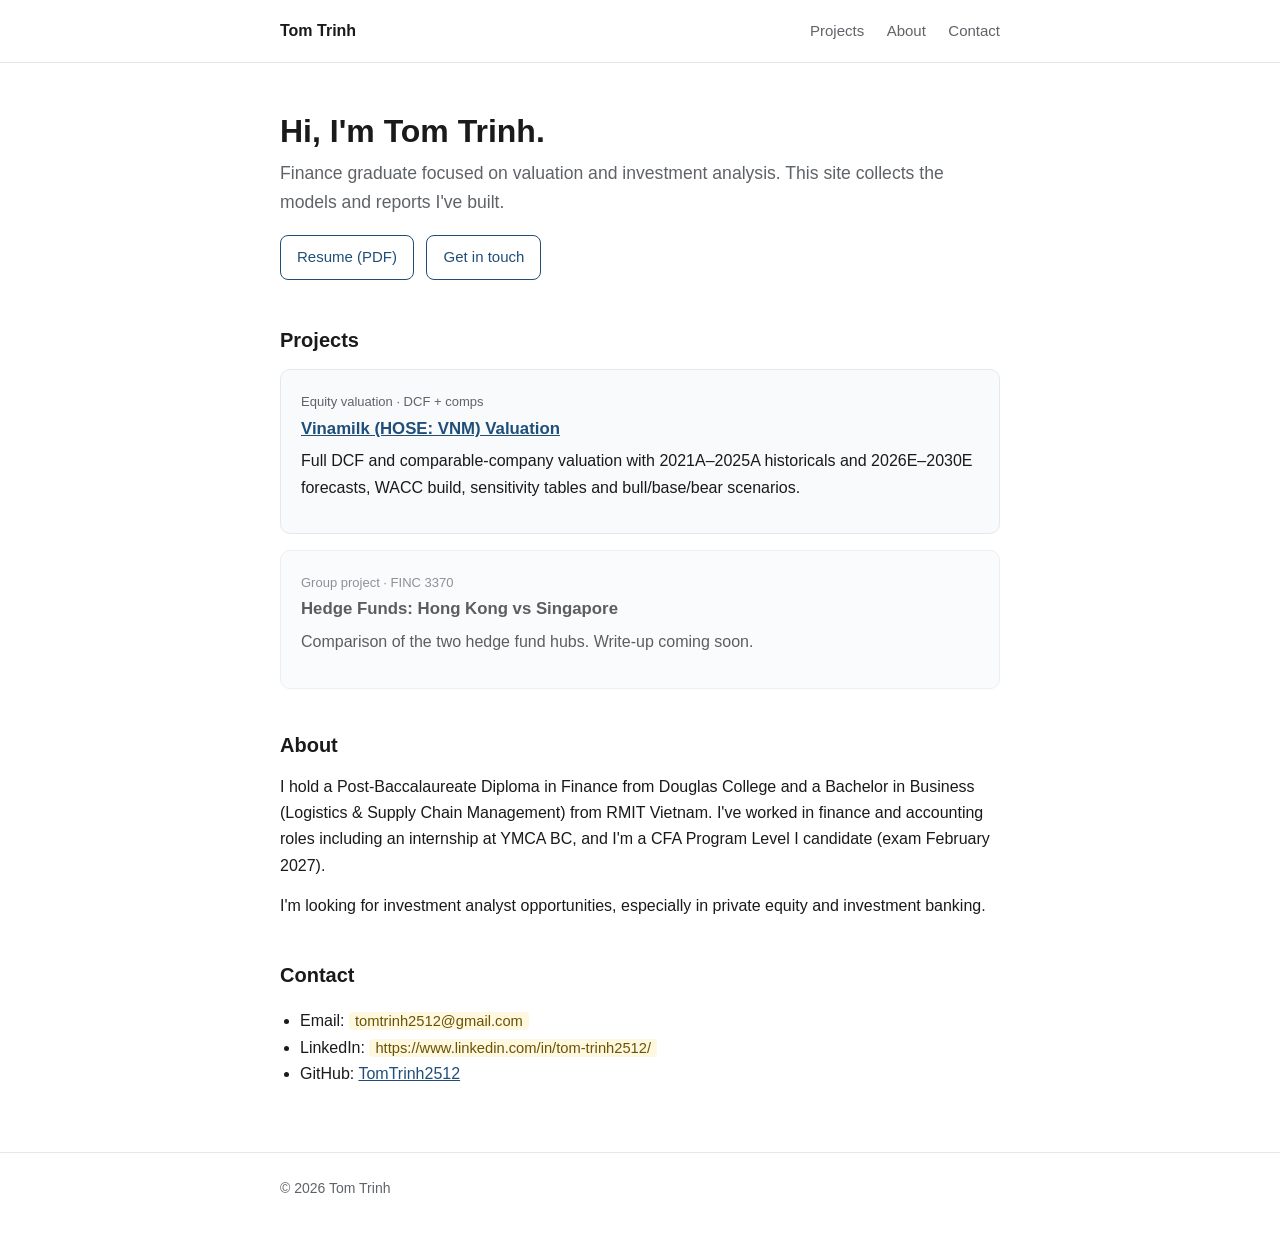
==== index.html @ f75ec1df "Update index.html" ====
<!doctype html>
<html lang="en">
<head>
  <meta charset="utf-8">
  <meta name="viewport" content="width=device-width, initial-scale=1">
  <title>Tom Trinh | Finance Portfolio</title>
  <meta name="description" content="Finance portfolio of Tom Trinh: valuation models, equity research and market analysis.">
  <link rel="stylesheet" href="style.css">
</head>
<body>
  <header class="site">
    <div class="wrap">
      <a class="brand" href="index.html">Tom Trinh</a>
      <nav>
        <a href="#projects">Projects</a>
        <a href="#about">About</a>
        <a href="#contact">Contact</a>
      </nav>
    </div>
  </header>

  <main class="wrap">
    <h1>Hi, I'm Tom Trinh.</h1>
    <p class="lead">Finance graduate focused on valuation and investment analysis. This site collects the models and reports I've built.</p>
    <p>
      <a class="btn" href="resume.pdf">Resume (PDF)</a>
      <a class="btn" href="#contact">Get in touch</a>
    </p>

    <h2 id="projects">Projects</h2>
    <div class="cards">
      <div class="card">
        <span class="tag">Equity valuation · DCF + comps</span>
        <h3><a href="vinamilk.html">Vinamilk (HOSE: VNM) Valuation</a></h3>
        <p>Full DCF and comparable-company valuation with 2021A–2025A historicals and 2026E–2030E forecasts, WACC build, sensitivity tables and bull/base/bear scenarios.</p>
      </div>
      <div class="card soon">
        <span class="tag">Group project · FINC 3370</span>
        <h3>Hedge Funds: Hong Kong vs Singapore</h3>
        <p>Comparison of the two hedge fund hubs. Write-up coming soon.</p>
      </div>
    </div>

    <h2 id="about">About</h2>
    <p>I hold a Post-Baccalaureate Diploma in Finance from Douglas College and a Bachelor in Business (Logistics &amp; Supply Chain Management) from RMIT Vietnam. I've worked in finance and accounting roles including an internship at YMCA BC, and I'm a CFA Program Level I candidate (exam February 2027).</p>
    <p>I'm looking for investment analyst opportunities, especially in private equity and investment banking.</p>

    <h2 id="contact">Contact</h2>
    <ul>
      <li>Email: <span class="todo">tomtrinh2512@gmail.com</span></li>
      <li>LinkedIn: <span class="todo">https://www.linkedin.com/in/tom-trinh2512/</span></li>
      <li>GitHub: <a href="https://github.com/TomTrinh2512">TomTrinh2512</a></li>
    </ul>
  </main>

  <footer>
    <div class="wrap">© 2026 Tom Trinh</div>
  </footer>
</body>
</html>
---- style.css ----
:root {
  --bg: #ffffff;
  --text: #1a1a1a;
  --muted: #5f6368;
  --line: #e5e7eb;
  --accent: #1f4e79;
  --card: #f8fafc;
}
@media (prefers-color-scheme: dark) {
  :root {
    --bg: #0f1419;
    --text: #e8eaed;
    --muted: #9aa0a6;
    --line: #2a313a;
    --accent: #7fb2e5;
    --card: #161c24;
  }
}
* { box-sizing: border-box; }
body {
  margin: 0;
  background: var(--bg);
  color: var(--text);
  font-family: -apple-system, BlinkMacSystemFont, "Segoe UI", Roboto, Helvetica, Arial, sans-serif;
  line-height: 1.65;
}
.wrap { max-width: 760px; margin: 0 auto; padding: 0 20px; }
header.site { border-bottom: 1px solid var(--line); }
header.site .wrap { display: flex; justify-content: space-between; align-items: center; padding-top: 18px; padding-bottom: 18px; }
header.site a.brand { font-weight: 700; color: var(--text); text-decoration: none; }
nav a { margin-left: 18px; color: var(--muted); text-decoration: none; font-size: 15px; }
nav a:hover { color: var(--accent); }
h1 { font-size: 2rem; line-height: 1.25; margin: 48px 0 8px; }
h2 { font-size: 1.25rem; margin: 40px 0 12px; }
h3 { font-size: 1.05rem; margin: 24px 0 6px; }
p { margin: 0 0 14px; }
.lead { font-size: 1.1rem; color: var(--muted); }
a { color: var(--accent); }
.cards { display: grid; gap: 16px; margin-top: 12px; }
.card { border: 1px solid var(--line); background: var(--card); border-radius: 10px; padding: 18px 20px; }
.card h3 { margin-top: 0; }
.card .tag { font-size: 13px; color: var(--muted); }
.card.soon { opacity: 0.7; }
.stats { display: grid; grid-template-columns: repeat(auto-fit, minmax(150px, 1fr)); gap: 12px; margin: 16px 0; }
.stat { border: 1px solid var(--line); background: var(--card); border-radius: 10px; padding: 14px 16px; }
.stat .label { font-size: 13px; color: var(--muted); }
.stat .value { font-size: 1.3rem; font-weight: 700; }
.todo { background: #fff8e1; color: #6b5300; padding: 1px 6px; border-radius: 4px; font-size: 0.92em; }
@media (prefers-color-scheme: dark) { .todo { background: #3a3000; color: #ffd966; } }
table { border-collapse: collapse; width: 100%; font-size: 15px; margin: 12px 0; }
th, td { border: 1px solid var(--line); padding: 8px 10px; text-align: center; }
th { background: var(--card); }
ul { padding-left: 20px; }
footer { border-top: 1px solid var(--line); margin-top: 64px; padding: 24px 0 40px; color: var(--muted); font-size: 14px; }
.btn { display: inline-block; padding: 9px 16px; border-radius: 8px; border: 1px solid var(--accent); color: var(--accent); text-decoration: none; margin: 4px 8px 4px 0; font-size: 15px; }
.btn:hover { background: var(--accent); color: var(--bg); }
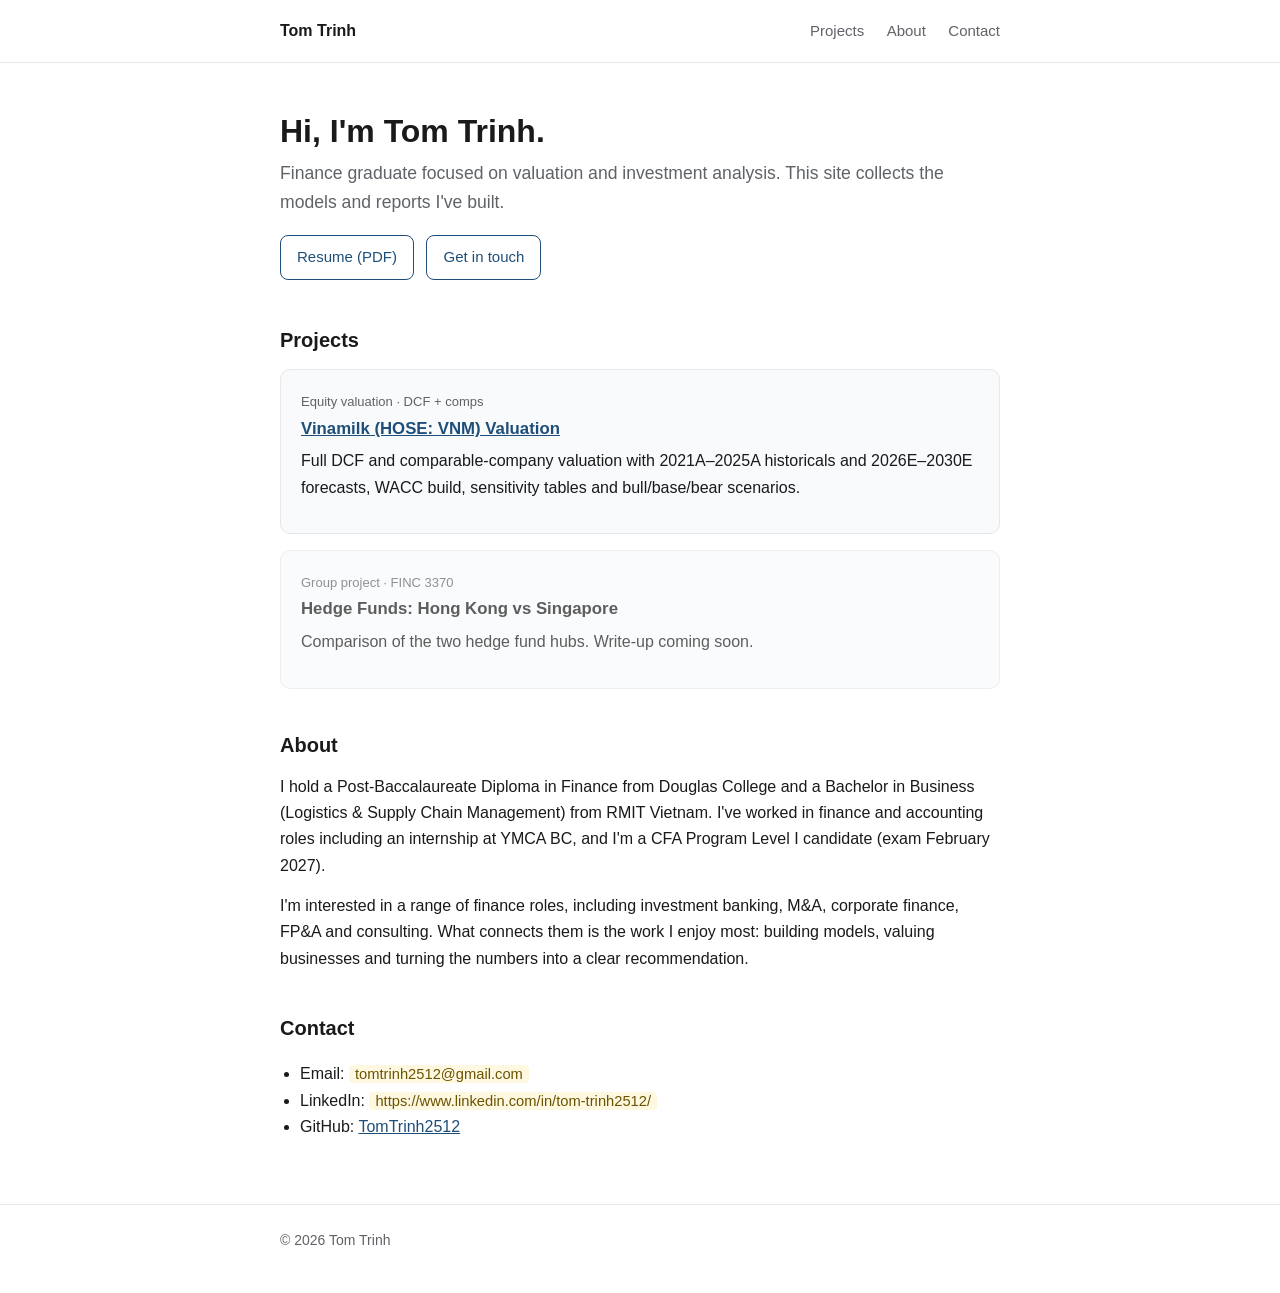
==== commit b9b1417a: "Update index.html" ====
--- a/index.html
+++ b/index.html
@@ -43,7 +43,7 @@
 
     <h2 id="about">About</h2>
     <p>I hold a Post-Baccalaureate Diploma in Finance from Douglas College and a Bachelor in Business (Logistics &amp; Supply Chain Management) from RMIT Vietnam. I've worked in finance and accounting roles including an internship at YMCA BC, and I'm a CFA Program Level I candidate (exam February 2027).</p>
-    <p>I'm looking for investment analyst opportunities, especially in private equity and investment banking.</p>
+    <p>I'm interested in a range of finance roles, including investment banking, M&amp;A, corporate finance, FP&amp;A and consulting. What connects them is the work I enjoy most: building models, valuing businesses and turning the numbers into a clear recommendation.</p>
 
     <h2 id="contact">Contact</h2>
     <ul>
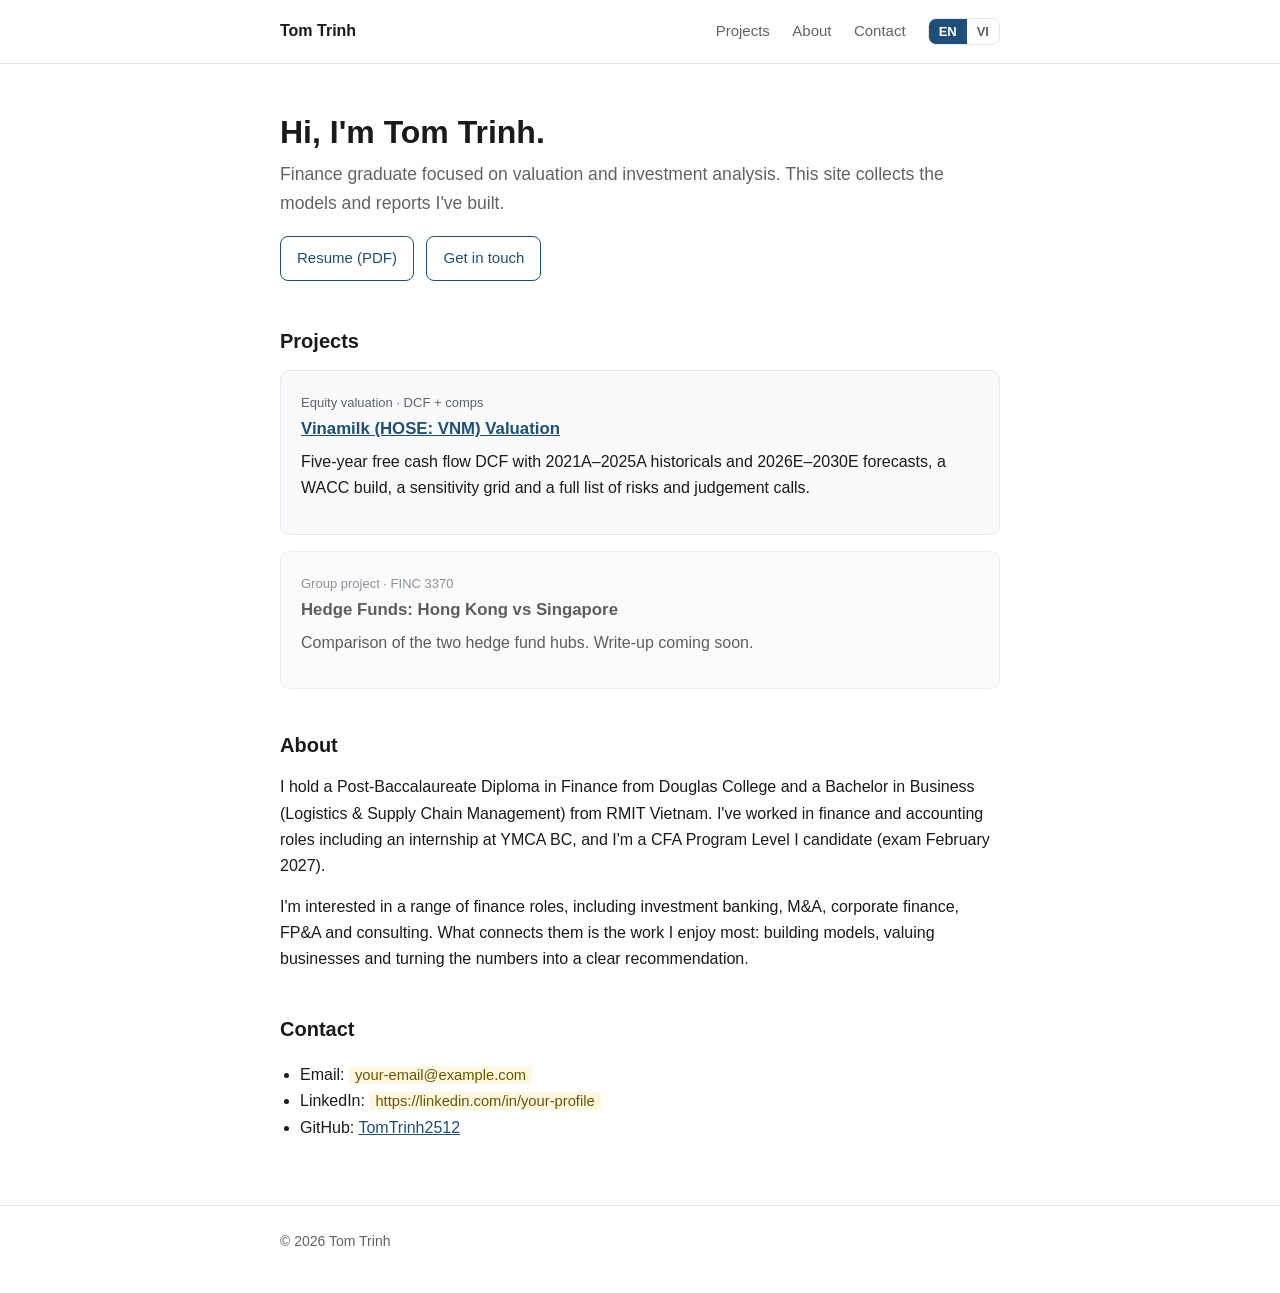
==== commit fdbbd2e9: "Add files via upload" ====
--- a/index.html
+++ b/index.html
@@ -3,52 +3,72 @@
 <head>
   <meta charset="utf-8">
   <meta name="viewport" content="width=device-width, initial-scale=1">
-  <title>Tom Trinh | Finance Portfolio</title>
+  <title data-en="Tom Trinh | Finance Portfolio" data-vi="Tom Trinh | Hồ sơ năng lực tài chính">Tom Trinh | Finance Portfolio</title>
   <meta name="description" content="Finance portfolio of Tom Trinh: valuation models, equity research and market analysis.">
   <link rel="stylesheet" href="style.css">
+  <script src="script.js"></script>
 </head>
 <body>
   <header class="site">
     <div class="wrap">
       <a class="brand" href="index.html">Tom Trinh</a>
-      <nav>
-        <a href="#projects">Projects</a>
-        <a href="#about">About</a>
-        <a href="#contact">Contact</a>
-      </nav>
+      <div class="right">
+        <nav>
+          <a href="#projects"><span class="en">Projects</span><span class="vi">Dự án</span></a>
+          <a href="#about"><span class="en">About</span><span class="vi">Giới thiệu</span></a>
+          <a href="#contact"><span class="en">Contact</span><span class="vi">Liên hệ</span></a>
+        </nav>
+        <div class="lang" role="group" aria-label="Language">
+          <button type="button" data-lang="en">EN</button>
+          <button type="button" data-lang="vi">VI</button>
+        </div>
+      </div>
     </div>
   </header>
 
   <main class="wrap">
-    <h1>Hi, I'm Tom Trinh.</h1>
-    <p class="lead">Finance graduate focused on valuation and investment analysis. This site collects the models and reports I've built.</p>
+    <!-- Hero -->
+    <h1><span class="en">Hi, I'm Tom Trinh.</span><span class="vi">Xin chào, tôi là Tom Trinh.</span></h1>
+    <p class="lead en">Finance graduate focused on valuation and investment analysis. This site collects the models and reports I've built.</p>
+    <p class="lead vi">Cử nhân tài chính tập trung vào định giá và phân tích đầu tư. Trang web này tổng hợp các mô hình và báo cáo tôi đã xây dựng.</p>
     <p>
-      <a class="btn" href="resume.pdf">Resume (PDF)</a>
-      <a class="btn" href="#contact">Get in touch</a>
+      <a class="btn" href="resume.pdf"><span class="en">Resume (PDF)</span><span class="vi">Sơ yếu lý lịch (PDF)</span></a>
+      <a class="btn" href="#contact"><span class="en">Get in touch</span><span class="vi">Liên hệ</span></a>
     </p>
 
-    <h2 id="projects">Projects</h2>
+    <!-- Projects -->
+    <h2 id="projects"><span class="en">Projects</span><span class="vi">Dự án</span></h2>
     <div class="cards">
       <div class="card">
-        <span class="tag">Equity valuation · DCF + comps</span>
-        <h3><a href="vinamilk.html">Vinamilk (HOSE: VNM) Valuation</a></h3>
-        <p>Full DCF and comparable-company valuation with 2021A–2025A historicals and 2026E–2030E forecasts, WACC build, sensitivity tables and bull/base/bear scenarios.</p>
+        <span class="tag en">Equity valuation · DCF + comps</span>
+        <span class="tag vi">Định giá cổ phiếu · DCF + so sánh</span>
+        <h3>
+          <a href="vinamilk.html"><span class="en">Vinamilk (HOSE: VNM) Valuation</span><span class="vi">Định giá Vinamilk (HOSE: VNM)</span></a>
+        </h3>
+        <p class="en">Five-year free cash flow DCF with 2021A–2025A historicals and 2026E–2030E forecasts, a WACC build, a sensitivity grid and a full list of risks and judgement calls.</p>
+        <p class="vi">Mô hình DCF dòng tiền tự do 5 năm với số liệu lịch sử 2021A–2025A và dự phóng 2026E–2030E, cách tính WACC, bảng độ nhạy và danh sách đầy đủ các rủi ro cùng nhận định chủ quan.</p>
       </div>
       <div class="card soon">
-        <span class="tag">Group project · FINC 3370</span>
-        <h3>Hedge Funds: Hong Kong vs Singapore</h3>
-        <p>Comparison of the two hedge fund hubs. Write-up coming soon.</p>
+        <span class="tag en">Group project · FINC 3370</span>
+        <span class="tag vi">Dự án nhóm · FINC 3370</span>
+        <h3><span class="en">Hedge Funds: Hong Kong vs Singapore</span><span class="vi">Quỹ phòng hộ: Hồng Kông và Singapore</span></h3>
+        <p class="en">Comparison of the two hedge fund hubs. Write-up coming soon.</p>
+        <p class="vi">So sánh hai trung tâm quỹ phòng hộ. Bài viết sẽ sớm được cập nhật.</p>
       </div>
     </div>
 
-    <h2 id="about">About</h2>
-    <p>I hold a Post-Baccalaureate Diploma in Finance from Douglas College and a Bachelor in Business (Logistics &amp; Supply Chain Management) from RMIT Vietnam. I've worked in finance and accounting roles including an internship at YMCA BC, and I'm a CFA Program Level I candidate (exam February 2027).</p>
-    <p>I'm interested in a range of finance roles, including investment banking, M&amp;A, corporate finance, FP&amp;A and consulting. What connects them is the work I enjoy most: building models, valuing businesses and turning the numbers into a clear recommendation.</p>
+    <!-- About -->
+    <h2 id="about"><span class="en">About</span><span class="vi">Giới thiệu</span></h2>
+    <p class="en">I hold a Post-Baccalaureate Diploma in Finance from Douglas College and a Bachelor in Business (Logistics &amp; Supply Chain Management) from RMIT Vietnam. I've worked in finance and accounting roles including an internship at YMCA BC, and I'm a CFA Program Level I candidate (exam February 2027).</p>
+    <p class="vi">Tôi có bằng Post-Baccalaureate Diploma về Tài chính tại Douglas College và bằng Cử nhân Kinh doanh (Logistics &amp; Quản lý chuỗi cung ứng) tại RMIT Việt Nam. Tôi từng làm các vị trí tài chính và kế toán, trong đó có thực tập tại YMCA BC, và đang là thí sinh CFA Level I (kỳ thi tháng 2/2027).</p>
+    <p class="en">I'm interested in a range of finance roles, including investment banking, M&amp;A, corporate finance, FP&amp;A and consulting. What connects them is the work I enjoy most: building models, valuing businesses and turning the numbers into a clear recommendation.</p>
+    <p class="vi">Tôi quan tâm đến nhiều vị trí trong ngành tài chính, bao gồm ngân hàng đầu tư, M&amp;A, tài chính doanh nghiệp, FP&amp;A và tư vấn. Điểm chung là công việc tôi thích nhất: xây dựng mô hình, định giá doanh nghiệp và biến các con số thành khuyến nghị rõ ràng.</p>
 
-    <h2 id="contact">Contact</h2>
+    <!-- Contact -->
+    <h2 id="contact"><span class="en">Contact</span><span class="vi">Liên hệ</span></h2>
     <ul>
-      <li>Email: <span class="todo">tomtrinh2512@gmail.com</span></li>
-      <li>LinkedIn: <span class="todo">https://www.linkedin.com/in/tom-trinh2512/</span></li>
+      <li>Email: <span class="todo">your-email@example.com</span></li>
+      <li>LinkedIn: <span class="todo">https://linkedin.com/in/your-profile</span></li>
       <li>GitHub: <a href="https://github.com/TomTrinh2512">TomTrinh2512</a></li>
     </ul>
   </main>
--- a/style.css
+++ b/style.css
@@ -24,12 +24,23 @@
   font-family: -apple-system, BlinkMacSystemFont, "Segoe UI", Roboto, Helvetica, Arial, sans-serif;
   line-height: 1.65;
 }
+
+/* Language switching */
+html[lang="en"] .vi { display: none !important; }
+html[lang="vi"] .en { display: none !important; }
+
 .wrap { max-width: 760px; margin: 0 auto; padding: 0 20px; }
 header.site { border-bottom: 1px solid var(--line); }
-header.site .wrap { display: flex; justify-content: space-between; align-items: center; padding-top: 18px; padding-bottom: 18px; }
+header.site .wrap { display: flex; justify-content: space-between; align-items: center; padding-top: 18px; padding-bottom: 18px; gap: 12px; flex-wrap: wrap; }
 header.site a.brand { font-weight: 700; color: var(--text); text-decoration: none; }
+.right { display: flex; align-items: center; }
 nav a { margin-left: 18px; color: var(--muted); text-decoration: none; font-size: 15px; }
 nav a:hover { color: var(--accent); }
+.lang { margin-left: 22px; display: inline-flex; border: 1px solid var(--line); border-radius: 8px; overflow: hidden; }
+.lang button { background: transparent; color: var(--muted); border: 0; padding: 5px 10px; font-size: 13px; font-weight: 600; cursor: pointer; font-family: inherit; }
+.lang button:hover { color: var(--accent); }
+.lang button.active { background: var(--accent); color: var(--bg); }
+
 h1 { font-size: 2rem; line-height: 1.25; margin: 48px 0 8px; }
 h2 { font-size: 1.25rem; margin: 40px 0 12px; }
 h3 { font-size: 1.05rem; margin: 24px 0 6px; }
@@ -50,6 +61,18 @@
 table { border-collapse: collapse; width: 100%; font-size: 15px; margin: 12px 0; }
 th, td { border: 1px solid var(--line); padding: 8px 10px; text-align: center; }
 th { background: var(--card); }
+table.num td { text-align: right; white-space: nowrap; }
+table.num th { white-space: nowrap; }
+td.left, th.left { text-align: left !important; white-space: normal !important; }
+.scroll { overflow-x: auto; }
+td.g { background: #e6f4ea; color: #137333; }
+td.r { background: #fce8e6; color: #b3261e; }
+td.base { outline: 2px solid var(--accent); outline-offset: -2px; font-weight: 700; }
+@media (prefers-color-scheme: dark) {
+  td.g { background: #12301c; color: #81c995; }
+  td.r { background: #3a1613; color: #f28b82; }
+}
+.note { font-size: 14px; color: var(--muted); }
 ul { padding-left: 20px; }
 footer { border-top: 1px solid var(--line); margin-top: 64px; padding: 24px 0 40px; color: var(--muted); font-size: 14px; }
 .btn { display: inline-block; padding: 9px 16px; border-radius: 8px; border: 1px solid var(--accent); color: var(--accent); text-decoration: none; margin: 4px 8px 4px 0; font-size: 15px; }
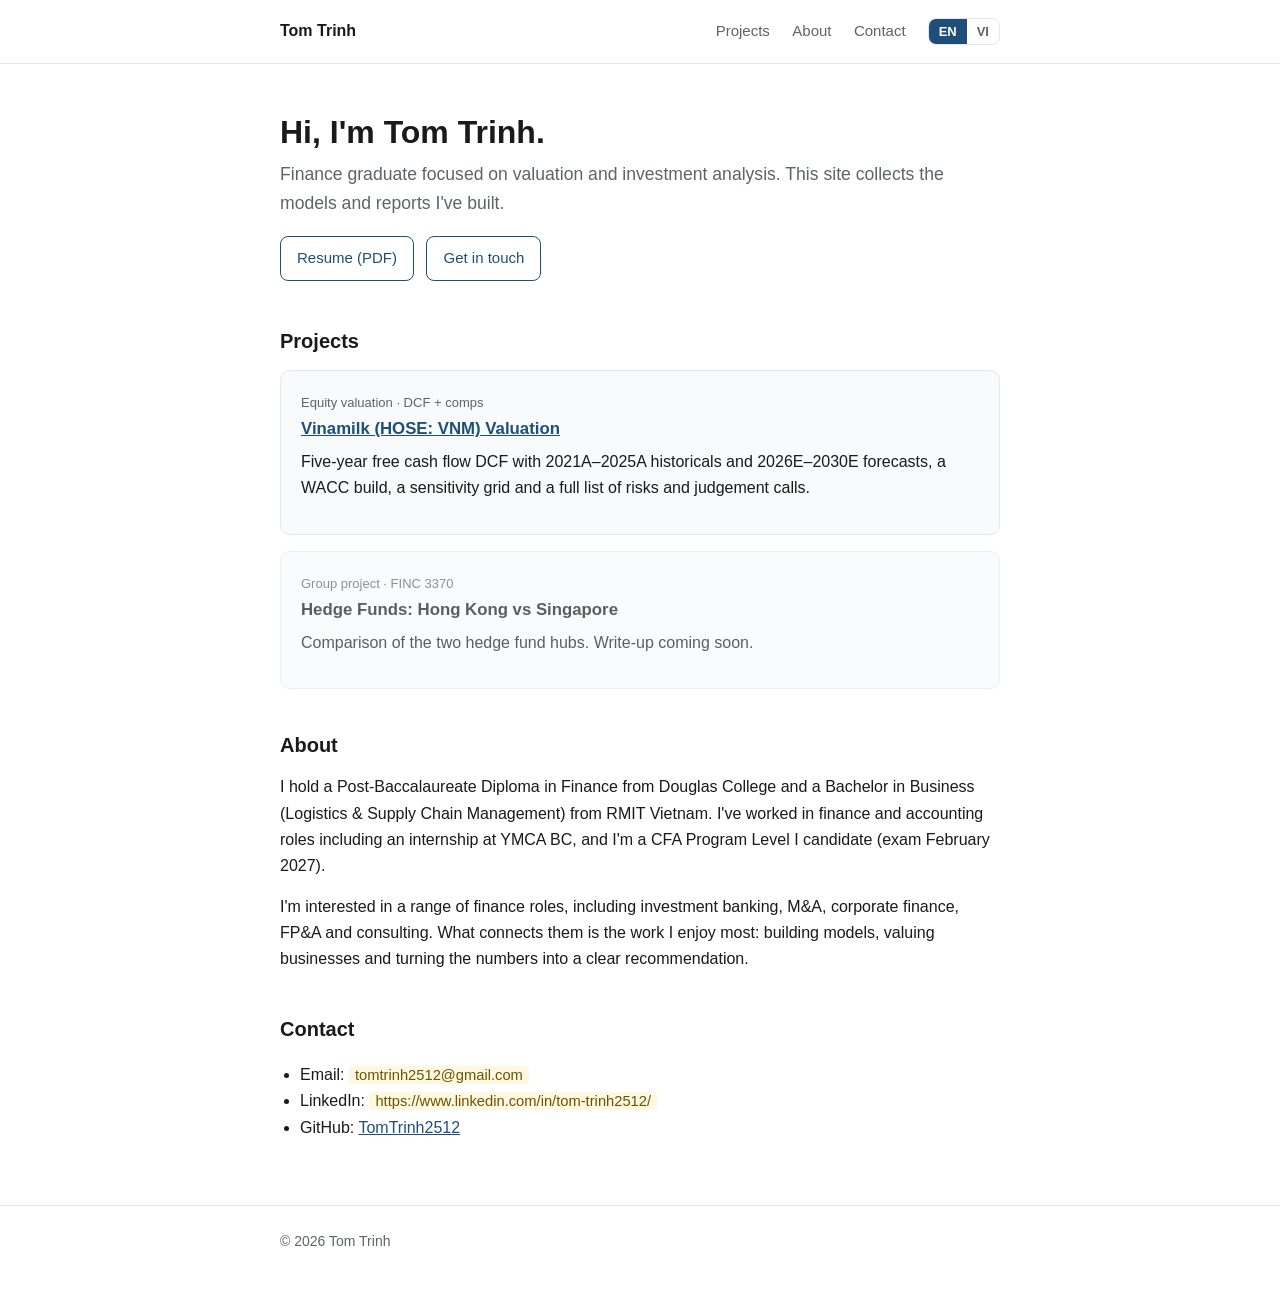
==== commit b53fe905: "Update index.html" ====
--- a/index.html
+++ b/index.html
@@ -28,7 +28,7 @@
 
   <main class="wrap">
     <!-- Hero -->
-    <h1><span class="en">Hi, I'm Tom Trinh.</span><span class="vi">Xin chào, tôi là Tom Trinh.</span></h1>
+    <h1><span class="en">Hi, I'm Tom Trinh.</span><span class="vi">Xin chào, mình là Trịnh Bửu Thống.</span></h1>
     <p class="lead en">Finance graduate focused on valuation and investment analysis. This site collects the models and reports I've built.</p>
     <p class="lead vi">Cử nhân tài chính tập trung vào định giá và phân tích đầu tư. Trang web này tổng hợp các mô hình và báo cáo tôi đã xây dựng.</p>
     <p>
@@ -60,15 +60,15 @@
     <!-- About -->
     <h2 id="about"><span class="en">About</span><span class="vi">Giới thiệu</span></h2>
     <p class="en">I hold a Post-Baccalaureate Diploma in Finance from Douglas College and a Bachelor in Business (Logistics &amp; Supply Chain Management) from RMIT Vietnam. I've worked in finance and accounting roles including an internship at YMCA BC, and I'm a CFA Program Level I candidate (exam February 2027).</p>
-    <p class="vi">Tôi có bằng Post-Baccalaureate Diploma về Tài chính tại Douglas College và bằng Cử nhân Kinh doanh (Logistics &amp; Quản lý chuỗi cung ứng) tại RMIT Việt Nam. Tôi từng làm các vị trí tài chính và kế toán, trong đó có thực tập tại YMCA BC, và đang là thí sinh CFA Level I (kỳ thi tháng 2/2027).</p>
+    <p class="vi">Mình có bằng Post-Baccalaureate Diploma về Tài chính tại Douglas College và bằng Cử nhân Kinh doanh (Logistics &amp; Quản lý chuỗi cung ứng) tại RMIT Việt Nam. Mình từng làm các vị trí tài chính và kế toán, trong đó có thực tập tại YMCA BC, và đang là thí sinh CFA Level I (kỳ thi tháng 2/2027).</p>
     <p class="en">I'm interested in a range of finance roles, including investment banking, M&amp;A, corporate finance, FP&amp;A and consulting. What connects them is the work I enjoy most: building models, valuing businesses and turning the numbers into a clear recommendation.</p>
-    <p class="vi">Tôi quan tâm đến nhiều vị trí trong ngành tài chính, bao gồm ngân hàng đầu tư, M&amp;A, tài chính doanh nghiệp, FP&amp;A và tư vấn. Điểm chung là công việc tôi thích nhất: xây dựng mô hình, định giá doanh nghiệp và biến các con số thành khuyến nghị rõ ràng.</p>
+    <p class="vi">Mình quan tâm đến nhiều vị trí trong ngành tài chính, bao gồm ngân hàng đầu tư, M&amp;A, tài chính doanh nghiệp, FP&amp;A và tư vấn. Điểm chung là công việc mình thích nhất: xây dựng mô hình, định giá doanh nghiệp và biến các con số thành khuyến nghị rõ ràng.</p>
 
     <!-- Contact -->
     <h2 id="contact"><span class="en">Contact</span><span class="vi">Liên hệ</span></h2>
     <ul>
-      <li>Email: <span class="todo">your-email@example.com</span></li>
-      <li>LinkedIn: <span class="todo">https://linkedin.com/in/your-profile</span></li>
+      <li>Email: <span class="todo">tomtrinh2512@gmail.com</span></li>
+      <li>LinkedIn: <span class="todo">https://www.linkedin.com/in/tom-trinh2512/</span></li>
       <li>GitHub: <a href="https://github.com/TomTrinh2512">TomTrinh2512</a></li>
     </ul>
   </main>
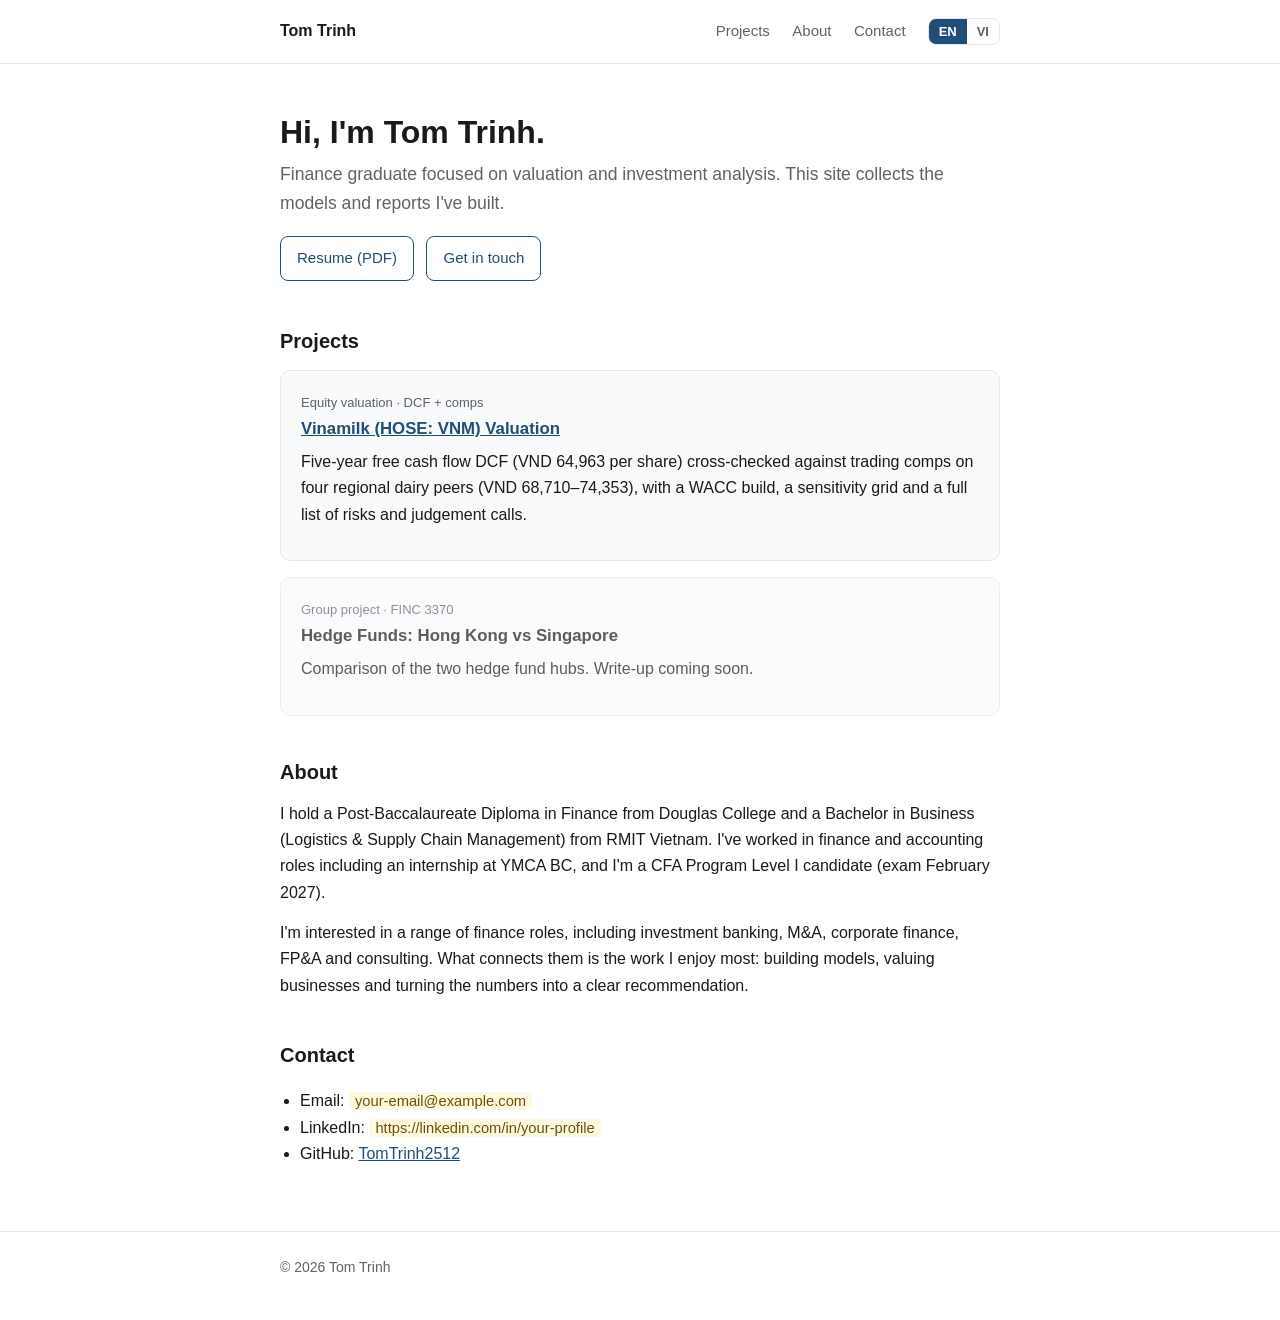
==== commit 6f3ab591: "Add files via upload" ====
--- a/index.html
+++ b/index.html
@@ -28,7 +28,7 @@
 
   <main class="wrap">
     <!-- Hero -->
-    <h1><span class="en">Hi, I'm Tom Trinh.</span><span class="vi">Xin chào, mình là Trịnh Bửu Thống.</span></h1>
+    <h1><span class="en">Hi, I'm Tom Trinh.</span><span class="vi">Xin chào, tôi là Tom Trinh.</span></h1>
     <p class="lead en">Finance graduate focused on valuation and investment analysis. This site collects the models and reports I've built.</p>
     <p class="lead vi">Cử nhân tài chính tập trung vào định giá và phân tích đầu tư. Trang web này tổng hợp các mô hình và báo cáo tôi đã xây dựng.</p>
     <p>
@@ -45,8 +45,8 @@
         <h3>
           <a href="vinamilk.html"><span class="en">Vinamilk (HOSE: VNM) Valuation</span><span class="vi">Định giá Vinamilk (HOSE: VNM)</span></a>
         </h3>
-        <p class="en">Five-year free cash flow DCF with 2021A–2025A historicals and 2026E–2030E forecasts, a WACC build, a sensitivity grid and a full list of risks and judgement calls.</p>
-        <p class="vi">Mô hình DCF dòng tiền tự do 5 năm với số liệu lịch sử 2021A–2025A và dự phóng 2026E–2030E, cách tính WACC, bảng độ nhạy và danh sách đầy đủ các rủi ro cùng nhận định chủ quan.</p>
+        <p class="en">Five-year free cash flow DCF (VND 64,963 per share) cross-checked against trading comps on four regional dairy peers (VND 68,710–74,353), with a WACC build, a sensitivity grid and a full list of risks and judgement calls.</p>
+        <p class="vi">Mô hình DCF dòng tiền tự do 5 năm (64.963 VND/cổ phiếu) đối chiếu với so sánh cùng ngành trên bốn công ty sữa trong khu vực (68.710–74.353 VND), cùng cách tính WACC, bảng độ nhạy và danh sách đầy đủ các rủi ro và điểm cần lưu ý.</p>
       </div>
       <div class="card soon">
         <span class="tag en">Group project · FINC 3370</span>
@@ -60,15 +60,15 @@
     <!-- About -->
     <h2 id="about"><span class="en">About</span><span class="vi">Giới thiệu</span></h2>
     <p class="en">I hold a Post-Baccalaureate Diploma in Finance from Douglas College and a Bachelor in Business (Logistics &amp; Supply Chain Management) from RMIT Vietnam. I've worked in finance and accounting roles including an internship at YMCA BC, and I'm a CFA Program Level I candidate (exam February 2027).</p>
-    <p class="vi">Mình có bằng Post-Baccalaureate Diploma về Tài chính tại Douglas College và bằng Cử nhân Kinh doanh (Logistics &amp; Quản lý chuỗi cung ứng) tại RMIT Việt Nam. Mình từng làm các vị trí tài chính và kế toán, trong đó có thực tập tại YMCA BC, và đang là thí sinh CFA Level I (kỳ thi tháng 2/2027).</p>
+    <p class="vi">Tôi có bằng Post-Baccalaureate Diploma về Tài chính tại Douglas College và bằng Cử nhân Kinh doanh (Logistics &amp; Quản lý chuỗi cung ứng) tại RMIT Việt Nam. Tôi từng làm các vị trí tài chính và kế toán, trong đó có thực tập tại YMCA BC, và đang là thí sinh CFA Level I (kỳ thi tháng 2/2027).</p>
     <p class="en">I'm interested in a range of finance roles, including investment banking, M&amp;A, corporate finance, FP&amp;A and consulting. What connects them is the work I enjoy most: building models, valuing businesses and turning the numbers into a clear recommendation.</p>
-    <p class="vi">Mình quan tâm đến nhiều vị trí trong ngành tài chính, bao gồm ngân hàng đầu tư, M&amp;A, tài chính doanh nghiệp, FP&amp;A và tư vấn. Điểm chung là công việc mình thích nhất: xây dựng mô hình, định giá doanh nghiệp và biến các con số thành khuyến nghị rõ ràng.</p>
+    <p class="vi">Tôi quan tâm đến nhiều vị trí trong ngành tài chính, bao gồm ngân hàng đầu tư, M&amp;A, tài chính doanh nghiệp, FP&amp;A và tư vấn. Điểm chung là công việc tôi thích nhất: xây dựng mô hình, định giá doanh nghiệp và biến các con số thành khuyến nghị rõ ràng.</p>
 
     <!-- Contact -->
     <h2 id="contact"><span class="en">Contact</span><span class="vi">Liên hệ</span></h2>
     <ul>
-      <li>Email: <span class="todo">tomtrinh2512@gmail.com</span></li>
-      <li>LinkedIn: <span class="todo">https://www.linkedin.com/in/tom-trinh2512/</span></li>
+      <li>Email: <span class="todo">your-email@example.com</span></li>
+      <li>LinkedIn: <span class="todo">https://linkedin.com/in/your-profile</span></li>
       <li>GitHub: <a href="https://github.com/TomTrinh2512">TomTrinh2512</a></li>
     </ul>
   </main>
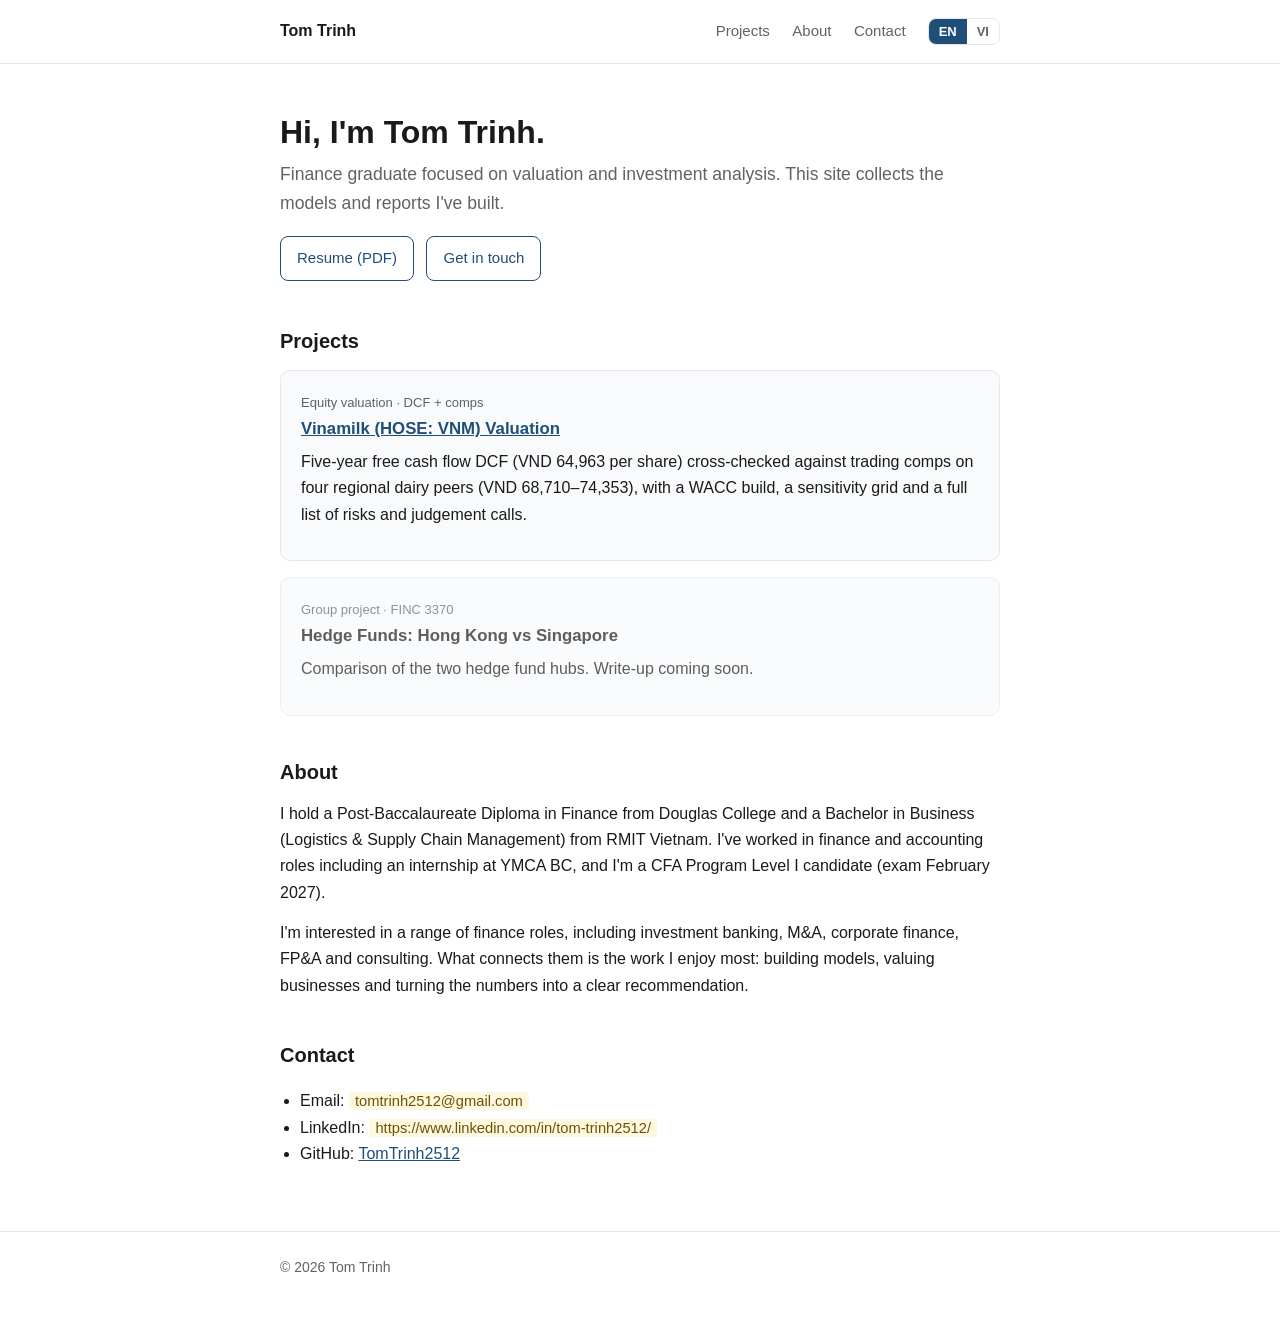
==== commit ca373aa4: "Update index.html" ====
--- a/index.html
+++ b/index.html
@@ -67,8 +67,8 @@
     <!-- Contact -->
     <h2 id="contact"><span class="en">Contact</span><span class="vi">Liên hệ</span></h2>
     <ul>
-      <li>Email: <span class="todo">your-email@example.com</span></li>
-      <li>LinkedIn: <span class="todo">https://linkedin.com/in/your-profile</span></li>
+      <li>Email: <span class="todo">tomtrinh2512@gmail.com</span></li>
+      <li>LinkedIn: <span class="todo">https://www.linkedin.com/in/tom-trinh2512/</span></li>
       <li>GitHub: <a href="https://github.com/TomTrinh2512">TomTrinh2512</a></li>
     </ul>
   </main>
